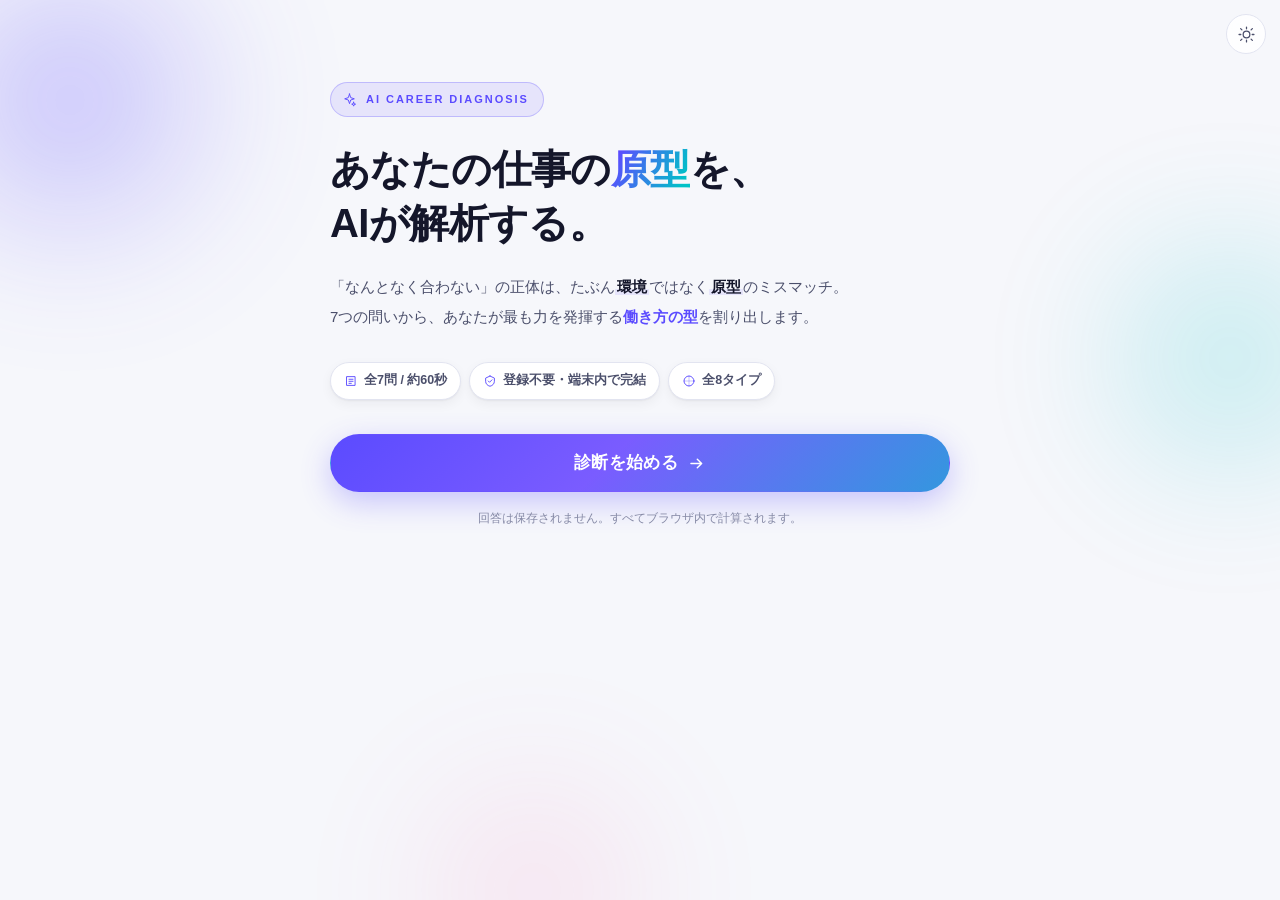
==== index.html @ 8fdeac60 "initial release: 裂变玩法 + 反馈渠道 + 分析埋点" ====
<!DOCTYPE html>
<html lang="ja" data-theme="light">
<head>
<meta charset="UTF-8">
<meta name="viewport" content="width=device-width, initial-scale=1.0, viewport-fit=cover">
<title>AI仕事タイプ診断 | あなたの中に眠る「働き方の原型」</title>
<meta name="description" content="7つの質問から、あなたの仕事の「原型」をAIが解析。8タイプの中から、強みと、伸ばし方と、向いている環境を診断します。">
<meta name="theme-color" content="#0d0f1a">
<meta property="og:title" content="AI仕事タイプ診断">
<meta property="og:description" content="7つの質問から、あなたの仕事の「原型」を解析。全8タイプ。">
<meta property="og:type" content="website">
<link rel="stylesheet" href="style.css">
<!-- Cloudflare Web Analytics --><script type='module' src='https://static.cloudflareinsights.com/beacon.min.js' data-cf-beacon='{"token": "6fc01bf3ac5e457ba1bd16b91e5b653e"}'></script><!-- End Cloudflare Web Analytics -->
</head>
<body>

<div class="bg-orbs" aria-hidden="true">
  <span class="orb orb-1"></span>
  <span class="orb orb-2"></span>
  <span class="orb orb-3"></span>
</div>

<button class="theme-toggle" id="themeToggle" type="button" aria-label="表示テーマを切り替える">
  <svg class="icon-sun" viewBox="0 0 24 24" fill="none" stroke="currentColor" stroke-width="1.6" stroke-linecap="round">
    <circle cx="12" cy="12" r="4.2"/>
    <path d="M12 2.6v2.2M12 19.2v2.2M4.6 4.6l1.6 1.6M17.8 17.8l1.6 1.6M2.6 12h2.2M19.2 12h2.2M4.6 19.4l1.6-1.6M17.8 6.2l1.6-1.6"/>
  </svg>
  <svg class="icon-moon" viewBox="0 0 24 24" fill="none" stroke="currentColor" stroke-width="1.6" stroke-linecap="round" stroke-linejoin="round">
    <path d="M20.5 14.6A8.6 8.6 0 1 1 9.4 3.5a6.9 6.9 0 0 0 11.1 11.1Z"/>
  </svg>
</button>

<main class="app" id="app">

  <!-- ══════════ 1. INTRO ══════════ -->
  <section class="screen is-active" id="screen-intro">
    <div class="intro">
      <div class="brand">
        <svg viewBox="0 0 24 24" fill="none" stroke="currentColor" stroke-width="1.5" stroke-linecap="round" stroke-linejoin="round" class="brand-mark">
          <path d="M12 3.2 13.9 9l5.8 1.9-5.8 1.9L12 18.6 10.1 12.8 4.3 10.9 10.1 9 12 3.2Z"/>
          <path d="M18.6 16.4l.8 2.3 2.3.8-2.3.8-.8 2.3-.8-2.3-2.3-.8 2.3-.8.8-2.3Z"/>
        </svg>
        <span>AI CAREER DIAGNOSIS</span>
      </div>

      <h1 class="intro-title">
        あなたの仕事の<em>原型</em>を、<br>AIが解析する。
      </h1>

      <p class="intro-hook">
        「なんとなく合わない」の正体は、たぶん<span class="hl">環境</span>ではなく<span class="hl">原型</span>のミスマッチ。<br>
        7つの問いから、あなたが最も力を発揮する<strong>働き方の型</strong>を割り出します。
      </p>

      <ul class="intro-meta">
        <li>
          <svg viewBox="0 0 24 24" fill="none" stroke="currentColor" stroke-width="1.6" stroke-linecap="round" stroke-linejoin="round"><path d="M5 4.5h14v15H5z"/><path d="M8.5 9h7M8.5 12.5h7M8.5 16h4"/></svg>
          全7問 / 約60秒
        </li>
        <li>
          <svg viewBox="0 0 24 24" fill="none" stroke="currentColor" stroke-width="1.6" stroke-linecap="round" stroke-linejoin="round"><path d="M12 3.5 4.5 7v5.5c0 4.3 3 7.3 7.5 8.5 4.5-1.2 7.5-4.2 7.5-8.5V7L12 3.5Z"/><path d="m9 12 2.2 2.2L15.4 10"/></svg>
          登録不要・端末内で完結
        </li>
        <li>
          <svg viewBox="0 0 24 24" fill="none" stroke="currentColor" stroke-width="1.6" stroke-linecap="round" stroke-linejoin="round"><path d="M12 3v18M3 12h18" opacity=".35"/><circle cx="12" cy="12" r="8.5"/></svg>
          全8タイプ
        </li>
      </ul>

      <button class="btn btn-primary btn-lg" id="startBtn" type="button">
        <span>診断を始める</span>
        <svg viewBox="0 0 24 24" fill="none" stroke="currentColor" stroke-width="1.8" stroke-linecap="round" stroke-linejoin="round"><path d="M5 12h13M13 6.5 18.5 12 13 17.5"/></svg>
      </button>

      <p class="intro-note">回答は保存されません。すべてブラウザ内で計算されます。</p>
    </div>
  </section>

  <!-- ══════════ 2. QUIZ ══════════ -->
  <section class="screen" id="screen-quiz">
    <header class="quiz-head">
      <button class="btn-icon" id="backBtn" type="button" aria-label="前の質問に戻る">
        <svg viewBox="0 0 24 24" fill="none" stroke="currentColor" stroke-width="1.8" stroke-linecap="round" stroke-linejoin="round"><path d="M19 12H6M11 6.5 5.5 12 11 17.5"/></svg>
      </button>
      <div class="progress" role="progressbar" aria-valuemin="0" aria-valuemax="100" aria-valuenow="0" id="progressBar">
        <div class="progress-fill" id="progressFill"></div>
      </div>
      <span class="quiz-count" id="quizCount">1 / 7</span>
    </header>

    <div class="quiz-body">
      <p class="quiz-eyebrow" id="quizEyebrow">QUESTION 01</p>
      <h2 class="quiz-question" id="quizQuestion"></h2>
      <div class="options" id="options"></div>
    </div>
  </section>

  <!-- ══════════ 3. ANALYZING ══════════ -->
  <section class="screen" id="screen-analyzing">
    <div class="analyzing">
      <div class="analyzer">
        <svg class="analyzer-ring" viewBox="0 0 120 120">
          <circle class="ring-track" cx="60" cy="60" r="52"/>
          <circle class="ring-arc" cx="60" cy="60" r="52" id="ringArc"/>
        </svg>
        <div class="analyzer-core">
          <svg viewBox="0 0 24 24" fill="none" stroke="currentColor" stroke-width="1.4" stroke-linecap="round" stroke-linejoin="round">
            <path d="M12 3.2 13.9 9l5.8 1.9-5.8 1.9L12 18.6 10.1 12.8 4.3 10.9 10.1 9 12 3.2Z"/>
          </svg>
          <span id="analyzePct">0%</span>
        </div>
      </div>

      <p class="analyzing-title">解析中</p>
      <div class="analyzing-log" id="analyzingLog"></div>
      <div class="wave" aria-hidden="true"><span></span><span></span><span></span><span></span><span></span></div>
    </div>
  </section>

  <!-- ══════════ 4. RESULT ══════════ -->
  <section class="screen" id="screen-result">
    <div class="result-wrap">

      <p class="result-eyebrow">ANALYSIS COMPLETE</p>

      <!-- ▼ screenshot target (share card) ▼ -->
      <div class="result-card" id="resultCard">
        <div class="card-glow" aria-hidden="true"></div>
        <div class="card-grid" aria-hidden="true"></div>

        <div class="card-top">
          <span class="card-brand">AI CAREER DIAGNOSIS</span>
          <span class="card-date" id="cardDate"></span>
        </div>

        <div class="card-main">
          <div class="card-type">
            <p class="card-type-en" id="typeEn">PIONEER</p>
            <h2 class="card-type-jp" id="typeJp">先駆者</h2>
            <p class="card-catch" id="typeCatch"></p>
          </div>

          <div class="radar-wrap">
            <svg class="radar" id="radar" viewBox="0 0 240 240" aria-label="4指標のレーダーチャート"></svg>
          </div>
        </div>

        <div class="card-traits" id="typeTags"></div>

        <p class="card-hybrid" id="hybridNote" hidden></p>

        <div class="card-foot">
          <span class="card-foot-line"></span>
          <span class="card-foot-text">あなたの仕事の原型 / 全8タイプ</span>
        </div>
      </div>
      <!-- ▲ screenshot target ▲ -->

      <p class="save-hint">
        <svg viewBox="0 0 24 24" fill="none" stroke="currentColor" stroke-width="1.6" stroke-linecap="round" stroke-linejoin="round"><path d="M12 15.5V4M8 8l4-4 4 4M5 15v3.5h14V15"/></svg>
        スクリーンショット、または下の「画像を保存」でシェアできます
      </p>

      <div class="result-body">
        <section class="panel">
          <h3 class="panel-title">
            <svg viewBox="0 0 24 24" fill="none" stroke="currentColor" stroke-width="1.6" stroke-linecap="round" stroke-linejoin="round"><circle cx="12" cy="12" r="8.5"/><path d="M12 12V6.5M12 12l4 3"/></svg>
            あなたの分析
          </h3>
          <div class="panel-text" id="analysisText"></div>
        </section>

        <section class="panel">
          <h3 class="panel-title">
            <svg viewBox="0 0 24 24" fill="none" stroke="currentColor" stroke-width="1.6" stroke-linecap="round" stroke-linejoin="round"><path d="M4 19V5M4 19h16"/><path d="M8 19v-6M12.5 19V8M17 19v-9"/></svg>
            4つの指標
          </h3>
          <div class="metrics" id="metrics"></div>
          <p class="metrics-note" id="metricsNote"></p>
        </section>

        <section class="panel">
          <h3 class="panel-title">
            <svg viewBox="0 0 24 24" fill="none" stroke="currentColor" stroke-width="1.6" stroke-linecap="round" stroke-linejoin="round"><path d="M12 3.5c3.6 0 6.5 2.7 6.5 6 0 4.2-4.3 6-6.5 11-2.2-5-6.5-6.8-6.5-11 0-3.3 2.9-6 6.5-6Z"/><circle cx="12" cy="9.5" r="2"/></svg>
            向いている環境
          </h3>
          <ul class="env-list" id="envList"></ul>
        </section>

        <section class="panel panel-accent">
          <h3 class="panel-title">
            <svg viewBox="0 0 24 24" fill="none" stroke="currentColor" stroke-width="1.6" stroke-linecap="round" stroke-linejoin="round"><path d="M9.5 17.5h5M10 21h4"/><path d="M12 3a6 6 0 0 0-3.5 10.9V17h7v-3.1A6 6 0 0 0 12 3Z"/></svg>
            AIからのアドバイス
          </h3>
          <p class="panel-text" id="adviceText"></p>
        </section>

        <section class="panel panel-muted">
          <h3 class="panel-title">
            <svg viewBox="0 0 24 24" fill="none" stroke="currentColor" stroke-width="1.6" stroke-linecap="round" stroke-linejoin="round"><circle cx="12" cy="12" r="8.5"/><path d="M9.2 9.4c.3-1.2 1.4-2 2.8-2 1.5 0 2.7 1 2.7 2.3 0 1.9-2.7 2-2.7 3.6"/><path d="M12 17.2h.01"/></svg>
            相性のよいタイプ
          </h3>
          <div class="affinity" id="affinityList"></div>
        </section>
      </div>

      <section class="share-block" id="shareBlock">
        <p class="share-block-title">
          <svg viewBox="0 0 24 24" fill="none" stroke="currentColor" stroke-width="1.7" stroke-linecap="round" stroke-linejoin="round"><circle cx="18" cy="5.5" r="2.6"/><circle cx="6" cy="12" r="2.6"/><circle cx="18" cy="18.5" r="2.6"/><path d="M8.3 10.8 15.7 6.7M8.3 13.2l7.4 4.1"/></svg>
          この結果をシェアする
        </p>

        <div class="share-row">
          <button class="btn share-btn share-x" id="shareXBtn" type="button" aria-label="Xでシェア">
            <svg class="share-logo" viewBox="0 0 24 24" fill="currentColor" aria-hidden="true"><path d="M17.53 3h3.24l-7.08 8.09L22 21h-6.52l-5.11-6.68L4.53 21H1.29l7.57-8.66L1.6 3h6.69l4.62 6.1L17.53 3Zm-1.14 16.06h1.8L7.7 4.85H5.77l10.62 14.21Z"/></svg>
            <span>Xでシェア</span>
          </button>

          <button class="btn share-btn share-line" id="shareLineBtn" type="button" aria-label="LINEで送る">
            <svg class="share-logo" viewBox="0 0 24 24" fill="currentColor" aria-hidden="true"><path d="M12 3C6.9 3 2.8 6.4 2.8 10.6c0 3.77 3.35 6.93 7.88 7.53.31.07.73.2.83.47.1.24.06.62.03.87l-.13.83c-.04.24-.19.94.82.51 1.01-.42 5.44-3.2 7.42-5.48 1.37-1.47 2.13-2.96 2.13-4.73C21.78 6.4 17.1 3 12 3Z"/></svg>
            <span>LINEで送る</span>
          </button>

          <button class="btn share-btn share-copy" id="shareCopyBtn" type="button" aria-label="リンクをコピー">
            <svg class="share-logo" viewBox="0 0 24 24" fill="none" stroke="currentColor" stroke-width="1.8" stroke-linecap="round" stroke-linejoin="round" aria-hidden="true"><path d="M10.2 13.7a3.6 3.6 0 0 0 5.1 0l2.9-2.9a3.6 3.6 0 0 0-5.1-5.1l-1.4 1.4"/><path d="M13.8 10.3a3.6 3.6 0 0 0-5.1 0l-2.9 2.9a3.6 3.6 0 0 0 5.1 5.1l1.4-1.4"/></svg>
            <span>リンクをコピー</span>
          </button>
        </div>

        <p class="share-url" id="shareUrlText"></p>
      </section>

      <div class="actions">
        <button class="btn btn-primary" id="shareBtn" type="button">
          <svg viewBox="0 0 24 24" fill="none" stroke="currentColor" stroke-width="1.7" stroke-linecap="round" stroke-linejoin="round"><path d="M12 15.5V3.5M8 7l4-3.5L16 7"/><path d="M5 13.5V19a1.5 1.5 0 0 0 1.5 1.5h11A1.5 1.5 0 0 0 19 19v-5.5"/></svg>
          <span id="shareLabel">結果を共有</span>
        </button>
        <button class="btn btn-ghost" id="saveBtn" type="button">
          <svg viewBox="0 0 24 24" fill="none" stroke="currentColor" stroke-width="1.7" stroke-linecap="round" stroke-linejoin="round"><path d="M12 3.5v11M8 10.5l4 4 4-4"/><path d="M4.5 17.5V19a1.5 1.5 0 0 0 1.5 1.5h12a1.5 1.5 0 0 0 1.5-1.5v-1.5"/></svg>
          画像を保存
        </button>
        <button class="btn btn-ghost" id="retryBtn" type="button">
          <svg viewBox="0 0 24 24" fill="none" stroke="currentColor" stroke-width="1.7" stroke-linecap="round" stroke-linejoin="round"><path d="M20 12a8 8 0 1 1-2.4-5.7"/><path d="M20 4v4.5h-4.5"/></svg>
          もう一度
        </button>
      </div>

      <p class="disclaimer">この診断は娯楽を目的としたもので、医学的・心理学的な評価ではありません。</p>

      <footer class="site-footer">
        <a class="footer-link" href="https://docs.google.com/forms/d/e/1FAIpQLSfHGUfgAlViT3TFiVtJi_EpJ4ioUpd9oGyaJ7rehEV-gBH_PA/viewform?usp=pp_url&amp;entry.758527617=AI%E4%BB%95%E4%BA%8B%E3%82%BF%E3%82%A4%E3%83%97%E8%A8%BA%E6%96%AD" target="_blank" rel="noopener noreferrer">
          <svg viewBox="0 0 24 24" fill="none" stroke="currentColor" stroke-width="1.7" stroke-linecap="round" stroke-linejoin="round"><path d="M4 5.5h16v13H4z"/><path d="m4.5 6.5 7.5 6 7.5-6"/></svg>
          ご意見・フィードバック
        </a>
      </footer>
    </div>
  </section>

</main>

<div class="toast" id="toast" role="status" aria-live="polite"></div>

<script src="script.js"></script>
</body>
</html>
---- style.css ----
/* ═══════════════════════════════════════════════
   AI CAREER DIAGNOSIS — style.css
   ═══════════════════════════════════════════════ */

:root {
  /* palette — light */
  --bg:            #f6f7fb;
  --bg-soft:       #eceef7;
  --surface:       #ffffff;
  --surface-2:     #f3f4fa;
  --border:        #e2e4f0;
  --border-strong: #cfd2e4;

  --text:          #14162a;
  --text-2:        #4b4f6b;
  --text-3:        #868aa6;

  --accent:        #5b4bff;
  --accent-2:      #00c2c7;
  --accent-soft:   rgba(91, 75, 255, .10);
  --accent-ring:   rgba(91, 75, 255, .28);

  --card-bg-1:     #141733;
  --card-bg-2:     #251d4d;
  --card-bg-3:     #0d2233;
  --card-text:     #ffffff;
  --card-text-2:   rgba(255, 255, 255, .68);
  --card-text-3:   rgba(255, 255, 255, .40);
  --card-line:     rgba(255, 255, 255, .14);

  --shadow-sm: 0 1px 2px rgba(20, 22, 42, .05), 0 4px 12px rgba(20, 22, 42, .05);
  --shadow-md: 0 2px 6px rgba(20, 22, 42, .06), 0 14px 34px rgba(20, 22, 42, .10);
  --shadow-lg: 0 8px 24px rgba(20, 22, 42, .10), 0 30px 70px rgba(20, 22, 42, .16);
  --shadow-accent: 0 10px 30px rgba(91, 75, 255, .30);

  --radius-s: 10px;
  --radius-m: 16px;
  --radius-l: 22px;
  --radius-xl: 28px;

  --ease: cubic-bezier(.22, 1, .36, 1);
  --ease-in-out: cubic-bezier(.65, 0, .35, 1);

  --font: "Hiragino Sans", "Hiragino Kaku Gothic ProN", "Noto Sans JP",
          -apple-system, BlinkMacSystemFont, "Segoe UI", "Yu Gothic",
          Meiryo, sans-serif;
}

/* ── dark ── */
:root[data-theme="dark"] {
  --bg:            #07080f;
  --bg-soft:       #0c0e1a;
  --surface:       #131629;
  --surface-2:     #1a1e35;
  --border:        #262a45;
  --border-strong: #363b5e;

  --text:          #f0f1fa;
  --text-2:        #a9aecb;
  --text-3:        #6f7595;

  --accent:        #8b7bff;
  --accent-2:      #35dfe4;
  --accent-soft:   rgba(139, 123, 255, .14);
  --accent-ring:   rgba(139, 123, 255, .38);

  --shadow-sm: 0 1px 2px rgba(0, 0, 0, .5);
  --shadow-md: 0 2px 6px rgba(0, 0, 0, .5), 0 14px 34px rgba(0, 0, 0, .45);
  --shadow-lg: 0 8px 24px rgba(0, 0, 0, .55), 0 30px 70px rgba(0, 0, 0, .5);
  --shadow-accent: 0 10px 34px rgba(91, 75, 255, .45);
}

/* ═══ base ═══ */
* { box-sizing: border-box; }

html, body {
  margin: 0;
  padding: 0;
  min-height: 100%;
}

body {
  font-family: var(--font);
  background: var(--bg);
  color: var(--text);
  line-height: 1.75;
  -webkit-font-smoothing: antialiased;
  -moz-osx-font-smoothing: grayscale;
  text-rendering: optimizeLegibility;
  overflow-x: hidden;
  transition: background .4s var(--ease), color .4s var(--ease);
  font-feature-settings: "palt" 1;
}

h1, h2, h3, p, ul, li { margin: 0; padding: 0; }
ul { list-style: none; }
button { font-family: inherit; }

/* ═══ background orbs ═══ */
.bg-orbs {
  position: fixed;
  inset: 0;
  pointer-events: none;
  z-index: 0;
  overflow: hidden;
}
.orb {
  position: absolute;
  border-radius: 50%;
  filter: blur(70px);
  opacity: .40;
  animation: float 22s var(--ease-in-out) infinite;
}
.orb-1 { width: 380px; height: 380px; left: -120px; top: -90px;
  background: radial-gradient(circle, var(--accent) 0%, transparent 68%); }
.orb-2 { width: 320px; height: 320px; right: -110px; top: 22%;
  background: radial-gradient(circle, var(--accent-2) 0%, transparent 68%);
  animation-delay: -7s; opacity: .30; }
.orb-3 { width: 300px; height: 300px; left: 30%; bottom: -140px;
  background: radial-gradient(circle, #ff5fa2 0%, transparent 70%);
  animation-delay: -13s; opacity: .18; }

:root[data-theme="dark"] .orb { opacity: .26; }

@keyframes float {
  0%, 100% { transform: translate3d(0, 0, 0) scale(1); }
  33%      { transform: translate3d(30px, -34px, 0) scale(1.08); }
  66%      { transform: translate3d(-26px, 22px, 0) scale(.95); }
}

/* ═══ theme toggle ═══ */
.theme-toggle {
  position: fixed;
  top: max(14px, env(safe-area-inset-top));
  right: 14px;
  z-index: 40;
  width: 40px; height: 40px;
  display: grid; place-items: center;
  border: 1px solid var(--border);
  border-radius: 50%;
  background: color-mix(in srgb, var(--surface) 82%, transparent);
  backdrop-filter: blur(12px);
  -webkit-backdrop-filter: blur(12px);
  color: var(--text-2);
  cursor: pointer;
  transition: transform .3s var(--ease), color .3s, border-color .3s, background .3s;
}
.theme-toggle:hover { transform: rotate(-18deg) scale(1.06); color: var(--accent); border-color: var(--accent-ring); }
.theme-toggle svg { width: 19px; height: 19px; position: absolute; transition: opacity .3s var(--ease), transform .4s var(--ease); }
:root[data-theme="light"] .icon-moon,
:root[data-theme="dark"]  .icon-sun { opacity: 0; transform: scale(.5) rotate(40deg); }
:root[data-theme="light"] .icon-sun,
:root[data-theme="dark"]  .icon-moon { opacity: 1; transform: none; }

/* ═══ app shell / screens ═══ */
.app {
  position: relative;
  z-index: 1;
  min-height: 100vh;
  min-height: 100dvh;
}

.screen {
  display: none;
  padding: 34px 20px calc(48px + env(safe-area-inset-bottom));
  max-width: 560px;
  margin: 0 auto;
}
.screen.is-active { display: block; animation: screenIn .55s var(--ease) both; }

@keyframes screenIn {
  from { opacity: 0; transform: translateY(18px); }
  to   { opacity: 1; transform: none; }
}

/* ═══ buttons ═══ */
.btn {
  display: inline-flex;
  align-items: center;
  justify-content: center;
  gap: 9px;
  padding: 14px 24px;
  border: 1px solid transparent;
  border-radius: 999px;
  font-size: 15px;
  font-weight: 600;
  letter-spacing: .02em;
  cursor: pointer;
  transition: transform .25s var(--ease), box-shadow .25s var(--ease),
              background .25s, border-color .25s, color .25s, opacity .2s;
  -webkit-tap-highlight-color: transparent;
}
.btn svg { width: 19px; height: 19px; flex-shrink: 0; }
.btn:active { transform: scale(.975); }

.btn-primary {
  background: linear-gradient(135deg, var(--accent) 0%, #7a5cff 45%, var(--accent-2) 140%);
  color: #fff;
  box-shadow: var(--shadow-accent);
}
.btn-primary:hover { transform: translateY(-2px); box-shadow: 0 14px 38px rgba(91,75,255,.42); }
.btn-primary:hover svg { transform: translateX(3px); transition: transform .3s var(--ease); }

.btn-ghost {
  background: var(--surface);
  border-color: var(--border);
  color: var(--text-2);
  box-shadow: var(--shadow-sm);
}
.btn-ghost:hover { border-color: var(--accent-ring); color: var(--accent); transform: translateY(-2px); }

.btn-lg { padding: 17px 34px; font-size: 16.5px; width: 100%; }
.btn:disabled { opacity: .55; pointer-events: none; }

.btn-icon {
  width: 38px; height: 38px;
  display: grid; place-items: center;
  border: 1px solid var(--border);
  border-radius: 50%;
  background: var(--surface);
  color: var(--text-2);
  cursor: pointer;
  flex-shrink: 0;
  transition: transform .25s var(--ease), color .25s, border-color .25s, opacity .25s;
}
.btn-icon svg { width: 18px; height: 18px; }
.btn-icon:hover { color: var(--accent); border-color: var(--accent-ring); transform: translateX(-2px); }
.btn-icon[disabled] { opacity: .3; pointer-events: none; }

/* ══════════════ INTRO ══════════════ */
.intro { padding-top: 26px; text-align: left; }

.brand {
  display: inline-flex;
  align-items: center;
  gap: 9px;
  font-size: 11px;
  font-weight: 700;
  letter-spacing: .18em;
  color: var(--accent);
  background: var(--accent-soft);
  border: 1px solid var(--accent-ring);
  padding: 7px 14px 7px 11px;
  border-radius: 999px;
  margin-bottom: 26px;
  animation: riseIn .7s var(--ease) both;
}
.brand-mark { width: 15px; height: 15px; }

.intro-title {
  font-size: clamp(28px, 8.2vw, 40px);
  line-height: 1.34;
  font-weight: 800;
  letter-spacing: -.015em;
  margin-bottom: 22px;
  animation: riseIn .7s .06s var(--ease) both;
}
.intro-title em {
  font-style: normal;
  background: linear-gradient(115deg, var(--accent) 10%, var(--accent-2) 90%);
  -webkit-background-clip: text;
  background-clip: text;
  color: transparent;
  position: relative;
}

.intro-hook {
  font-size: 15px;
  color: var(--text-2);
  line-height: 2;
  margin-bottom: 30px;
  animation: riseIn .7s .12s var(--ease) both;
}
.intro-hook .hl {
  color: var(--text);
  font-weight: 700;
  background: linear-gradient(transparent 62%, var(--accent-soft) 62%);
  padding: 0 2px;
}
.intro-hook strong { color: var(--accent); font-weight: 700; }

.intro-meta {
  display: flex;
  flex-wrap: wrap;
  gap: 8px;
  margin-bottom: 34px;
  animation: riseIn .7s .18s var(--ease) both;
}
.intro-meta li {
  display: inline-flex;
  align-items: center;
  gap: 6px;
  font-size: 12.5px;
  font-weight: 600;
  color: var(--text-2);
  background: var(--surface);
  border: 1px solid var(--border);
  border-radius: 999px;
  padding: 7px 13px;
  box-shadow: var(--shadow-sm);
}
.intro-meta svg { width: 14px; height: 14px; color: var(--accent); }

#startBtn { animation: riseIn .7s .24s var(--ease) both; }

.intro-note {
  font-size: 11.5px;
  color: var(--text-3);
  text-align: center;
  margin-top: 16px;
  animation: riseIn .7s .3s var(--ease) both;
}

@keyframes riseIn {
  from { opacity: 0; transform: translateY(22px); }
  to   { opacity: 1; transform: none; }
}

/* ══════════════ QUIZ ══════════════ */
.quiz-head {
  display: flex;
  align-items: center;
  gap: 14px;
  margin: 30px 0 40px;
}

.progress {
  flex: 1;
  height: 5px;
  background: var(--bg-soft);
  border-radius: 999px;
  overflow: hidden;
  border: 1px solid var(--border);
}
.progress-fill {
  height: 100%;
  width: 0%;
  border-radius: 999px;
  background: linear-gradient(90deg, var(--accent), var(--accent-2));
  transition: width .55s var(--ease);
}

.quiz-count {
  font-size: 12.5px;
  font-weight: 700;
  color: var(--text-3);
  font-variant-numeric: tabular-nums;
  letter-spacing: .04em;
  min-width: 44px;
  text-align: right;
}

.quiz-body { animation: riseIn .5s var(--ease) both; }

.quiz-eyebrow {
  font-size: 11px;
  font-weight: 700;
  letter-spacing: .2em;
  color: var(--accent);
  margin-bottom: 12px;
}

.quiz-question {
  font-size: clamp(20px, 5.6vw, 24px);
  font-weight: 700;
  line-height: 1.62;
  letter-spacing: -.01em;
  margin-bottom: 28px;
}

.options { display: flex; flex-direction: column; gap: 11px; }

.option {
  position: relative;
  display: flex;
  align-items: flex-start;
  gap: 14px;
  width: 100%;
  text-align: left;
  padding: 17px 18px;
  background: var(--surface);
  border: 1.5px solid var(--border);
  border-radius: var(--radius-m);
  color: var(--text);
  font-size: 14.5px;
  line-height: 1.65;
  cursor: pointer;
  box-shadow: var(--shadow-sm);
  transition: transform .28s var(--ease), border-color .28s, box-shadow .28s,
              background .28s, opacity .28s;
  -webkit-tap-highlight-color: transparent;
  animation: optionIn .5s var(--ease) both;
}
@keyframes optionIn {
  from { opacity: 0; transform: translateY(14px); }
  to   { opacity: 1; transform: none; }
}

.option:hover {
  transform: translateY(-3px);
  border-color: var(--accent-ring);
  box-shadow: var(--shadow-md);
}
.option:hover .option-key { background: var(--accent); color: #fff; border-color: var(--accent); }

.option-key {
  flex-shrink: 0;
  width: 27px; height: 27px;
  display: grid; place-items: center;
  border: 1.5px solid var(--border-strong);
  border-radius: 9px;
  font-size: 12px;
  font-weight: 700;
  color: var(--text-3);
  transition: background .28s, color .28s, border-color .28s, transform .28s var(--ease);
  margin-top: 1px;
}

.option-text { flex: 1; padding-top: 2px; }

.option.is-picked {
  border-color: var(--accent);
  background: var(--accent-soft);
  transform: translateY(-3px) scale(1.012);
  box-shadow: 0 0 0 3px var(--accent-ring), var(--shadow-md);
}
.option.is-picked .option-key { background: var(--accent); color: #fff; border-color: var(--accent); transform: scale(1.08); }
.option.is-fading { opacity: .35; transform: scale(.97); }

/* ══════════════ ANALYZING ══════════════ */
#screen-analyzing {
  display: none;
  min-height: 100dvh;
  place-items: center;
  padding-top: 0;
}
#screen-analyzing.is-active { display: grid; }

.analyzing { text-align: center; width: 100%; max-width: 340px; margin: 0 auto; }

.analyzer {
  position: relative;
  width: 148px; height: 148px;
  margin: 0 auto 34px;
}
.analyzer-ring { width: 100%; height: 100%; transform: rotate(-90deg); }
.ring-track {
  fill: none;
  stroke: var(--border);
  stroke-width: 5;
}
.ring-arc {
  fill: none;
  stroke: var(--accent);
  stroke-width: 5;
  stroke-linecap: round;
  stroke-dasharray: 327;
  stroke-dashoffset: 327;
  transition: stroke-dashoffset .35s linear;
  filter: drop-shadow(0 0 8px var(--accent-ring));
}
.analyzer-core {
  position: absolute;
  inset: 0;
  display: grid;
  place-items: center;
  align-content: center;
  gap: 6px;
}
.analyzer-core svg {
  width: 30px; height: 30px;
  color: var(--accent);
  animation: pulseCore 1.6s var(--ease-in-out) infinite;
}
.analyzer-core span {
  font-size: 13px;
  font-weight: 700;
  color: var(--text-3);
  font-variant-numeric: tabular-nums;
}
@keyframes pulseCore {
  0%, 100% { transform: scale(1) rotate(0deg); opacity: .85; }
  50%      { transform: scale(1.18) rotate(12deg); opacity: 1; }
}

.analyzing-title {
  font-size: 17px;
  font-weight: 700;
  letter-spacing: .16em;
  margin-bottom: 16px;
  background: linear-gradient(100deg, var(--accent), var(--accent-2));
  -webkit-background-clip: text;
  background-clip: text;
  color: transparent;
}

.analyzing-log {
  height: 26px;
  font-size: 13.5px;
  color: var(--text-2);
  margin-bottom: 22px;
  transition: opacity .3s;
}
.analyzing-log::after {
  content: "";
  display: inline-block;
  width: 2px; height: 14px;
  margin-left: 4px;
  background: var(--accent);
  vertical-align: -2px;
  animation: caret .9s steps(2) infinite;
}
@keyframes caret { 0%, 49% { opacity: 1; } 50%, 100% { opacity: 0; } }

.wave { display: flex; gap: 5px; justify-content: center; align-items: flex-end; height: 24px; }
.wave span {
  width: 4px;
  border-radius: 999px;
  background: linear-gradient(180deg, var(--accent), var(--accent-2));
  animation: waveBounce 1.1s var(--ease-in-out) infinite;
}
.wave span:nth-child(1) { height: 10px; animation-delay: 0s; }
.wave span:nth-child(2) { height: 20px; animation-delay: .12s; }
.wave span:nth-child(3) { height: 14px; animation-delay: .24s; }
.wave span:nth-child(4) { height: 22px; animation-delay: .36s; }
.wave span:nth-child(5) { height: 9px;  animation-delay: .48s; }
@keyframes waveBounce {
  0%, 100% { transform: scaleY(.45); opacity: .5; }
  50%      { transform: scaleY(1); opacity: 1; }
}

/* ══════════════ RESULT ══════════════ */
.result-wrap { animation: screenIn .6s var(--ease) both; }

.result-eyebrow {
  text-align: center;
  font-size: 10.5px;
  font-weight: 700;
  letter-spacing: .28em;
  color: var(--accent);
  margin-bottom: 16px;
}

/* ── shareable card ── */
.result-card {
  position: relative;
  overflow: hidden;
  border-radius: var(--radius-xl);
  padding: 26px 24px 22px;
  color: var(--card-text);
  background:
    radial-gradient(120% 90% at 12% 0%, var(--card-bg-2) 0%, transparent 58%),
    radial-gradient(100% 80% at 100% 100%, var(--card-bg-3) 0%, transparent 55%),
    linear-gradient(160deg, var(--card-bg-1) 0%, #0b0d1c 100%);
  box-shadow: var(--shadow-lg);
  animation: cardIn .8s var(--ease) both;
  isolation: isolate;
}
@keyframes cardIn {
  from { opacity: 0; transform: translateY(26px) scale(.965); filter: blur(6px); }
  to   { opacity: 1; transform: none; filter: none; }
}

.card-glow {
  position: absolute;
  width: 300px; height: 300px;
  top: -140px; right: -100px;
  background: radial-gradient(circle, var(--accent) 0%, transparent 68%);
  opacity: .45;
  filter: blur(48px);
  z-index: -1;
}
.card-grid {
  position: absolute;
  inset: 0;
  z-index: -1;
  opacity: .30;
  background-image:
    linear-gradient(var(--card-line) 1px, transparent 1px),
    linear-gradient(90deg, var(--card-line) 1px, transparent 1px);
  background-size: 34px 34px;
  mask-image: radial-gradient(120% 80% at 50% 0%, #000 0%, transparent 78%);
  -webkit-mask-image: radial-gradient(120% 80% at 50% 0%, #000 0%, transparent 78%);
}

.card-top {
  display: flex;
  justify-content: space-between;
  align-items: center;
  gap: 10px;
  padding-bottom: 16px;
  margin-bottom: 20px;
  border-bottom: 1px solid var(--card-line);
}
.card-brand {
  font-size: 9.5px;
  font-weight: 700;
  letter-spacing: .2em;
  color: var(--card-text-3);
}
.card-date {
  font-size: 10px;
  color: var(--card-text-3);
  font-variant-numeric: tabular-nums;
  letter-spacing: .06em;
}

.card-main { display: flex; align-items: center; gap: 10px; }

.card-type { flex: 1; min-width: 0; }
.card-type-en {
  font-size: 10.5px;
  font-weight: 700;
  letter-spacing: .26em;
  color: var(--accent-2);
  margin-bottom: 6px;
}
.card-type-jp {
  font-size: clamp(34px, 10.5vw, 44px);
  font-weight: 800;
  line-height: 1.15;
  letter-spacing: -.02em;
  margin-bottom: 10px;
  background: linear-gradient(120deg, #fff 20%, #b9c3ff 60%, var(--accent-2) 100%);
  -webkit-background-clip: text;
  background-clip: text;
  color: transparent;
  animation: typeReveal .9s .2s var(--ease) both;
}
@keyframes typeReveal {
  from { opacity: 0; transform: translateY(12px); filter: blur(8px); }
  to   { opacity: 1; transform: none; filter: none; }
}
.card-catch {
  font-size: 12.5px;
  line-height: 1.7;
  color: var(--card-text-2);
}

.radar-wrap { width: 40%; max-width: 148px; flex-shrink: 0; }
.radar { width: 100%; height: auto; display: block; overflow: visible; }

.radar .grid-poly { fill: none; stroke: var(--card-line); stroke-width: 1; }
.radar .axis-line { stroke: var(--card-line); stroke-width: 1; }
.radar .data-poly {
  fill: url(#radarFill);
  stroke: var(--accent-2);
  stroke-width: 2;
  stroke-linejoin: round;
  transform-origin: 120px 120px;
  animation: radarGrow 1s .35s var(--ease) both;
}
@keyframes radarGrow {
  from { transform: scale(0); opacity: 0; }
  to   { transform: scale(1); opacity: 1; }
}
.radar .data-dot { fill: #fff; stroke: var(--accent-2); stroke-width: 1.5; }
.radar .radar-label {
  font-size: 10px;
  font-weight: 700;
  fill: var(--card-text-2);
  font-family: var(--font);
}
.radar .radar-val {
  font-size: 9px;
  fill: var(--card-text-3);
  font-family: var(--font);
}

.card-traits {
  display: flex;
  flex-wrap: wrap;
  gap: 7px;
  margin-top: 20px;
}
.trait {
  font-size: 11.5px;
  font-weight: 600;
  padding: 6px 12px;
  border-radius: 999px;
  background: rgba(255, 255, 255, .08);
  border: 1px solid var(--card-line);
  color: var(--card-text);
  animation: traitIn .5s var(--ease) both;
}
@keyframes traitIn {
  from { opacity: 0; transform: translateY(8px) scale(.9); }
  to   { opacity: 1; transform: none; }
}

.card-hybrid {
  margin-top: 14px;
  font-size: 11.5px;
  line-height: 1.7;
  color: var(--card-text-2);
  padding: 10px 13px;
  border-radius: var(--radius-s);
  background: rgba(255, 255, 255, .06);
  border-left: 2px solid var(--accent-2);
}
.card-hybrid strong { color: #fff; font-weight: 700; }

.card-foot {
  display: flex;
  align-items: center;
  gap: 10px;
  margin-top: 20px;
  padding-top: 14px;
  border-top: 1px solid var(--card-line);
}
.card-foot-line {
  width: 18px; height: 2px;
  border-radius: 2px;
  background: linear-gradient(90deg, var(--accent), var(--accent-2));
  flex-shrink: 0;
}
.card-foot-text {
  font-size: 10px;
  letter-spacing: .1em;
  color: var(--card-text-3);
}

/* ── hint ── */
.save-hint {
  display: flex;
  align-items: center;
  justify-content: center;
  gap: 7px;
  font-size: 11.5px;
  color: var(--text-3);
  margin: 16px 0 30px;
  text-align: center;
}
.save-hint svg { width: 15px; height: 15px; flex-shrink: 0; color: var(--accent); }

/* ── panels ── */
.result-body { display: flex; flex-direction: column; gap: 13px; margin-bottom: 26px; }

.panel {
  background: var(--surface);
  border: 1px solid var(--border);
  border-radius: var(--radius-l);
  padding: 22px 20px;
  box-shadow: var(--shadow-sm);
  animation: riseIn .6s var(--ease) both;
}
.panel-accent {
  background: linear-gradient(150deg, var(--accent-soft), transparent 70%), var(--surface);
  border-color: var(--accent-ring);
}
.panel-muted { background: var(--surface-2); }

.panel-title {
  display: flex;
  align-items: center;
  gap: 9px;
  font-size: 13.5px;
  font-weight: 700;
  letter-spacing: .03em;
  color: var(--text);
  margin-bottom: 14px;
}
.panel-title svg { width: 17px; height: 17px; color: var(--accent); flex-shrink: 0; }

.panel-text {
  font-size: 14px;
  line-height: 2.05;
  color: var(--text-2);
}
.panel-text p + p { margin-top: 13px; }
.panel-text strong { color: var(--text); font-weight: 700; }
.panel-accent .panel-text { color: var(--text); }

/* metrics */
.metrics { display: flex; flex-direction: column; gap: 14px; }

.metric-head {
  display: flex;
  justify-content: space-between;
  align-items: baseline;
  margin-bottom: 6px;
}
.metric-name { font-size: 12.5px; font-weight: 600; color: var(--text-2); }
.metric-name b { color: var(--text); font-weight: 700; }
.metric-value {
  font-size: 12px;
  font-weight: 700;
  color: var(--accent);
  font-variant-numeric: tabular-nums;
}
.metric-bar {
  height: 6px;
  background: var(--bg-soft);
  border-radius: 999px;
  overflow: hidden;
  border: 1px solid var(--border);
}
.metric-fill {
  height: 100%;
  width: 0%;
  border-radius: 999px;
  background: linear-gradient(90deg, var(--accent), var(--accent-2));
  transition: width 1s var(--ease);
}

.metrics-note {
  margin-top: 16px;
  padding-top: 14px;
  border-top: 1px dashed var(--border);
  font-size: 12px;
  line-height: 1.9;
  color: var(--text-3);
}

/* env list */
.env-list { display: flex; flex-direction: column; gap: 11px; }
.env-list li {
  display: flex;
  gap: 10px;
  font-size: 13.5px;
  line-height: 1.8;
  color: var(--text-2);
}
.env-list svg {
  width: 16px; height: 16px;
  flex-shrink: 0;
  margin-top: 5px;
  color: var(--accent-2);
}

/* affinity */
.affinity { display: flex; flex-direction: column; gap: 9px; }
.affinity-item {
  display: flex;
  align-items: center;
  gap: 11px;
  padding: 11px 14px;
  background: var(--surface);
  border: 1px solid var(--border);
  border-radius: var(--radius-m);
}
.affinity-badge {
  width: 30px; height: 30px;
  border-radius: 9px;
  display: grid; place-items: center;
  font-size: 12px;
  font-weight: 800;
  color: #fff;
  background: linear-gradient(140deg, var(--accent), var(--accent-2));
  flex-shrink: 0;
}
.affinity-body { min-width: 0; }
.affinity-name { font-size: 13px; font-weight: 700; color: var(--text); }
.affinity-why { font-size: 11.5px; color: var(--text-3); line-height: 1.6; }

/* actions */
.actions { display: flex; flex-direction: column; gap: 10px; }
.actions .btn { width: 100%; }
.actions .btn-ghost { display: inline-flex; }

/* ══════════════ SHARE ROW (viral) ══════════════ */
.share-block {
  margin-top: 26px;
  padding: 22px 18px 18px;
  border: 1px solid var(--border);
  border-radius: var(--radius-l);
  background: var(--surface);
  box-shadow: var(--shadow-sm);
}

.share-block-title {
  display: flex;
  align-items: center;
  justify-content: center;
  gap: 7px;
  margin: 0 0 14px;
  font-size: 13px;
  font-weight: 700;
  letter-spacing: .04em;
  color: var(--text-2);
}
.share-block-title svg { width: 16px; height: 16px; color: var(--accent); }

.share-row {
  display: flex;
  flex-direction: column;
  gap: 10px;
}
.share-row .share-btn { width: 100%; }

.share-btn {
  border-radius: 14px;
  font-size: 14.5px;
}
.share-btn .share-logo { width: 20px; height: 20px; flex-shrink: 0; }

/* X — 黒地 */
.share-x {
  background: #0f1419;
  color: #fff;
  border-color: #0f1419;
}
.share-x:hover { transform: translateY(-2px); box-shadow: 0 12px 30px rgba(15, 20, 25, .32); }

/* LINE — ブランドグリーン */
.share-line {
  background: #06c755;
  color: #fff;
  border-color: #06c755;
}
.share-line:hover { transform: translateY(-2px); box-shadow: 0 12px 30px rgba(6, 199, 85, .34); }

/* リンクコピー */
.share-copy {
  background: var(--surface-2);
  color: var(--text);
  border-color: var(--border-strong);
}
.share-copy:hover { border-color: var(--accent-ring); color: var(--accent); transform: translateY(-2px); }

.share-url {
  margin: 14px 0 0;
  font-size: 11.5px;
  letter-spacing: .02em;
  color: var(--text-3);
  text-align: center;
  word-break: break-all;
}

.disclaimer {
  font-size: 11px;
  color: var(--text-3);
  text-align: center;
  margin-top: 22px;
  line-height: 1.8;
}

/* フッター */
.site-footer {
  display: flex;
  justify-content: center;
  margin-top: 16px;
  padding-bottom: 8px;
}
.footer-link {
  display: inline-flex;
  align-items: center;
  gap: 6px;
  font-size: 11.5px;
  letter-spacing: .03em;
  color: var(--text-3);
  text-decoration: none;
  border-bottom: 1px solid transparent;
  padding-bottom: 2px;
  transition: color .25s var(--ease), border-color .25s var(--ease);
}
.footer-link svg { width: 14px; height: 14px; flex-shrink: 0; }
.footer-link:hover { color: var(--accent); border-bottom-color: var(--accent-ring); }

/* ══════════════ TOAST ══════════════ */
.toast {
  position: fixed;
  left: 50%;
  bottom: calc(26px + env(safe-area-inset-bottom));
  transform: translate(-50%, 24px);
  z-index: 60;
  padding: 12px 22px;
  border-radius: 999px;
  background: var(--text);
  color: var(--bg);
  font-size: 13px;
  font-weight: 600;
  box-shadow: var(--shadow-lg);
  opacity: 0;
  pointer-events: none;
  transition: opacity .35s var(--ease), transform .35s var(--ease);
  max-width: calc(100vw - 40px);
  text-align: center;
}
.toast.is-on { opacity: 1; transform: translate(-50%, 0); }

/* ══════════════ RESPONSIVE ══════════════ */
@media (min-width: 620px) {
  .screen { padding-top: 56px; max-width: 600px; }
  .result-card { padding: 32px 30px 26px; }
  .radar-wrap { max-width: 168px; }
  .panel { padding: 26px 24px; }
  .actions { flex-direction: row; flex-wrap: wrap; }
  .actions .btn { width: auto; flex: 1; min-width: 150px; }
  .actions #shareBtn { flex-basis: 100%; }
  .share-row { flex-direction: row; }
  .share-row .share-btn { flex: 1; width: auto; min-width: 0; }
  .share-row .share-btn span { white-space: nowrap; }
}

@media (min-width: 900px) {
  .screen { max-width: 660px; }
}

@media (prefers-reduced-motion: reduce) {
  *, *::before, *::after {
    animation-duration: .01ms !important;
    animation-iteration-count: 1 !important;
    transition-duration: .01ms !important;
  }
}

@media print {
  .actions, .share-block, .save-hint, .disclaimer, .theme-toggle, .bg-orbs { display: none; }
}
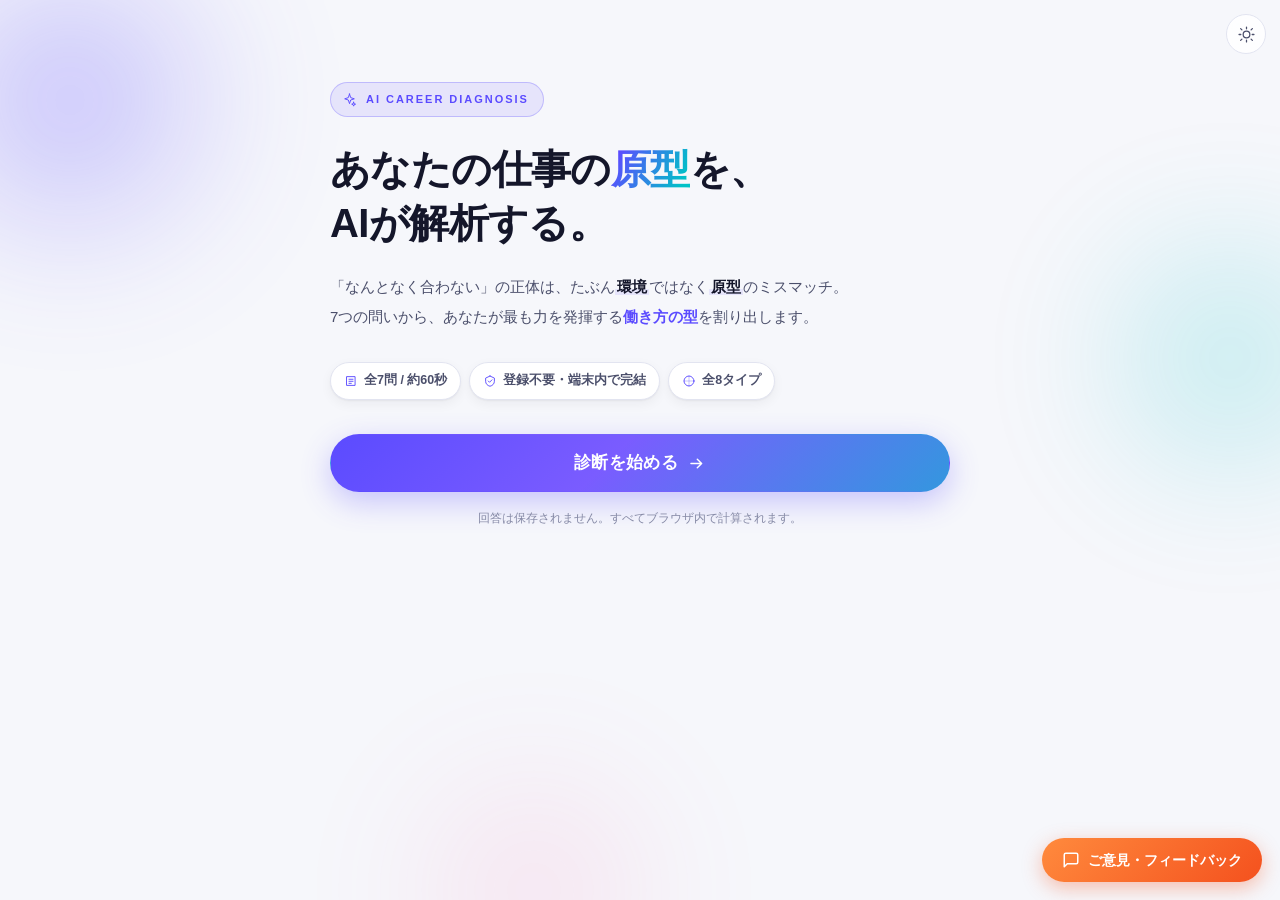
==== commit 4790d6be: "添加右下角反馈悬浮按钮(FAB)，反馈入口更醒目" ====
--- a/index.html
+++ b/index.html
@@ -248,7 +248,7 @@
       <p class="disclaimer">この診断は娯楽を目的としたもので、医学的・心理学的な評価ではありません。</p>
 
       <footer class="site-footer">
-        <a class="footer-link" href="https://docs.google.com/forms/d/e/1FAIpQLSfHGUfgAlViT3TFiVtJi_EpJ4ioUpd9oGyaJ7rehEV-gBH_PA/viewform?usp=pp_url&amp;entry.758527617=AI%E4%BB%95%E4%BA%8B%E3%82%BF%E3%82%A4%E3%83%97%E8%A8%BA%E6%96%AD" target="_blank" rel="noopener noreferrer">
+        <a class="footer-link" href="https://docs.google.com/forms/d/e/1FAIpQLSfHGUfgAlViT3TFiVtJi_EpJ4ioUpd9oGyaJ7rehEV-gBH_PA/viewform?usp=pp_url&amp;entry.1745177199=AI%E4%BB%95%E4%BA%8B%E3%82%BF%E3%82%A4%E3%83%97%E8%A8%BA%E6%96%AD" target="_blank" rel="noopener noreferrer">
           <svg viewBox="0 0 24 24" fill="none" stroke="currentColor" stroke-width="1.7" stroke-linecap="round" stroke-linejoin="round"><path d="M4 5.5h16v13H4z"/><path d="m4.5 6.5 7.5 6 7.5-6"/></svg>
           ご意見・フィードバック
         </a>
@@ -261,5 +261,10 @@
 <div class="toast" id="toast" role="status" aria-live="polite"></div>
 
 <script src="script.js"></script>
+<!-- フィードバックFAB（右下固定・常時表示） -->
+<a href="https://docs.google.com/forms/d/e/1FAIpQLSfHGUfgAlViT3TFiVtJi_EpJ4ioUpd9oGyaJ7rehEV-gBH_PA/viewform?usp=pp_url&amp;entry.1745177199=AI%E4%BB%95%E4%BA%8B%E3%82%BF%E3%82%A4%E3%83%97%E8%A8%BA%E6%96%AD" target="_blank" rel="noopener" class="feedback-fab" aria-label="ご意見・フィードバックを送る">
+  <svg viewBox="0 0 24 24" fill="none" stroke="currentColor" stroke-width="2" stroke-linecap="round" stroke-linejoin="round" aria-hidden="true"><path d="M21 15a2 2 0 0 1-2 2H7l-4 4V5a2 2 0 0 1 2-2h14a2 2 0 0 1 2 2z"/></svg>
+  <span>ご意見・フィードバック</span>
+</a>
 </body>
 </html>
--- a/style.css
+++ b/style.css
@@ -1008,3 +1008,35 @@
 @media print {
   .actions, .share-block, .save-hint, .disclaimer, .theme-toggle, .bg-orbs { display: none; }
 }
+
+/* ===== フィードバックFAB（右下固定・常時表示） ===== */
+.feedback-fab {
+  position: fixed;
+  right: 18px;
+  bottom: 18px;
+  z-index: 10000;
+  display: inline-flex;
+  align-items: center;
+  gap: 8px;
+  padding: 13px 20px;
+  background: linear-gradient(135deg, #ff8a3d, #f4511e);
+  color: #fff !important;
+  border-radius: 999px;
+  box-shadow: 0 6px 20px rgba(244, 81, 30, 0.35);
+  font-size: 14px;
+  font-weight: 700;
+  line-height: 1;
+  text-decoration: none !important;
+  transition: transform 0.15s ease, box-shadow 0.15s ease;
+}
+.feedback-fab:hover {
+  transform: translateY(-3px);
+  box-shadow: 0 10px 28px rgba(244, 81, 30, 0.45);
+  color: #fff !important;
+}
+.feedback-fab:focus-visible { outline: 3px solid rgba(244, 81, 30, 0.5); outline-offset: 2px; }
+.feedback-fab svg { width: 18px; height: 18px; flex: none; }
+@media (max-width: 600px) {
+  .feedback-fab { right: 14px; bottom: 14px; padding: 11px 16px; font-size: 13px; }
+  .feedback-fab svg { width: 16px; height: 16px; }
+}
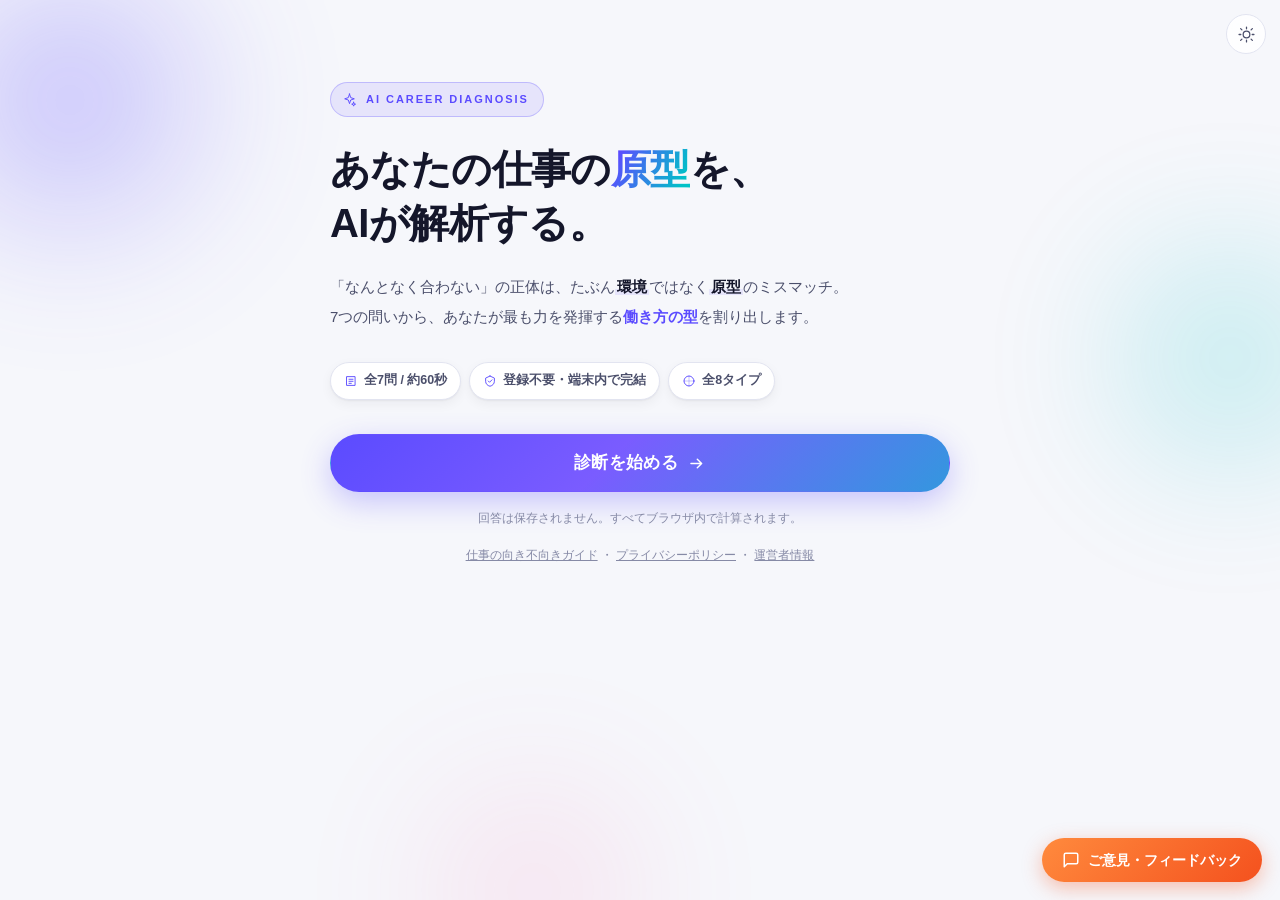
==== commit 7bff806a: "PM迭代：补隐私政策/运营者信息/SEO教程页+联盟区块+跨站CTA按钮配色修复" ====
--- a/index.html
+++ b/index.html
@@ -9,6 +9,14 @@
 <meta property="og:title" content="AI仕事タイプ診断">
 <meta property="og:description" content="7つの質問から、あなたの仕事の「原型」を解析。全8タイプ。">
 <meta property="og:type" content="website">
+<meta property="og:url" content="https://www.reveriel.com/ai-diagnosis/">
+<meta property="og:image" content="https://www.reveriel.com/ai-diagnosis/og-image.png">
+<meta property="og:image:width" content="1200">
+<meta property="og:image:height" content="630">
+<meta name="twitter:card" content="summary_large_image">
+<meta name="twitter:image" content="https://www.reveriel.com/ai-diagnosis/og-image.png">
+<link rel="canonical" href="https://www.reveriel.com/ai-diagnosis/">
+<script type="application/ld+json">{"@context":"https://schema.org","@graph":[{"@type":"WebApplication","name":"AI仕事タイプ診断","url":"https://www.reveriel.com/ai-diagnosis/","applicationCategory":"LifestyleApplication","operatingSystem":"Web","inLanguage":"ja","isAccessibleForFree":true,"offers":{"@type":"Offer","price":"0","priceCurrency":"JPY"},"description":"7つの質問から、あなたの仕事の「原型」をAIが解析し、強み・伸ばし方・向いている環境を診断する無料ツール。"}]}</script>
 <link rel="stylesheet" href="style.css">
 <!-- Cloudflare Web Analytics --><script type='module' src='https://static.cloudflareinsights.com/beacon.min.js' data-cf-beacon='{"token": "6fc01bf3ac5e457ba1bd16b91e5b653e"}'></script><!-- End Cloudflare Web Analytics -->
 </head>
@@ -73,6 +81,12 @@
       </button>
 
       <p class="intro-note">回答は保存されません。すべてブラウザ内で計算されます。</p>
+
+      <p class="intro-legal" style="margin-top:16px;font-size:11.5px;line-height:2;text-align:center;color:var(--text-3);">
+        <a href="shigoto-muki-fumuki.html" style="color:inherit;">仕事の向き不向きガイド</a> ・
+        <a href="privacy.html" style="color:inherit;">プライバシーポリシー</a> ・
+        <a href="company.html" style="color:inherit;">運営者情報</a>
+      </p>
     </div>
   </section>
 
@@ -247,11 +261,13 @@
 
       <p class="disclaimer">この診断は娯楽を目的としたもので、医学的・心理学的な評価ではありません。</p>
 
-      <footer class="site-footer">
+      <footer class="site-footer" style="flex-direction:column;gap:8px;">
         <a class="footer-link" href="https://docs.google.com/forms/d/e/1FAIpQLSfHGUfgAlViT3TFiVtJi_EpJ4ioUpd9oGyaJ7rehEV-gBH_PA/viewform?usp=pp_url&amp;entry.1745177199=AI%E4%BB%95%E4%BA%8B%E3%82%BF%E3%82%A4%E3%83%97%E8%A8%BA%E6%96%AD" target="_blank" rel="noopener noreferrer">
           <svg viewBox="0 0 24 24" fill="none" stroke="currentColor" stroke-width="1.7" stroke-linecap="round" stroke-linejoin="round"><path d="M4 5.5h16v13H4z"/><path d="m4.5 6.5 7.5 6 7.5-6"/></svg>
           ご意見・フィードバック
         </a>
+        <p style="font-size:12.5px;opacity:.75;text-align:center;"><a href="privacy.html">プライバシーポリシー</a> ・ <a href="company.html">運営者情報</a> ・ <a href="shigoto-muki-fumuki.html">仕事の向き不向きガイド</a></p>
+        <p style="font-size:12.5px;opacity:.75;text-align:center;">関連ツール：<a href="https://www.reveriel.com/web-game/">2048</a> ・ <a href="https://www.reveriel.com/life-cost-tracker/">生活費トラッカー</a> ・ <a href="https://www.reveriel.com/image-compressor/">画像圧縮</a></p>
       </footer>
     </div>
   </section>
--- a/style.css
+++ b/style.css
@@ -1006,7 +1006,8 @@
 }
 
 @media print {
-  .actions, .share-block, .save-hint, .disclaimer, .theme-toggle, .bg-orbs { display: none; }
+  .actions, .share-block, .save-hint, .disclaimer, .theme-toggle, .bg-orbs,
+  .feedback-fab { display: none; }
 }
 
 /* ===== フィードバックFAB（右下固定・常時表示） ===== */
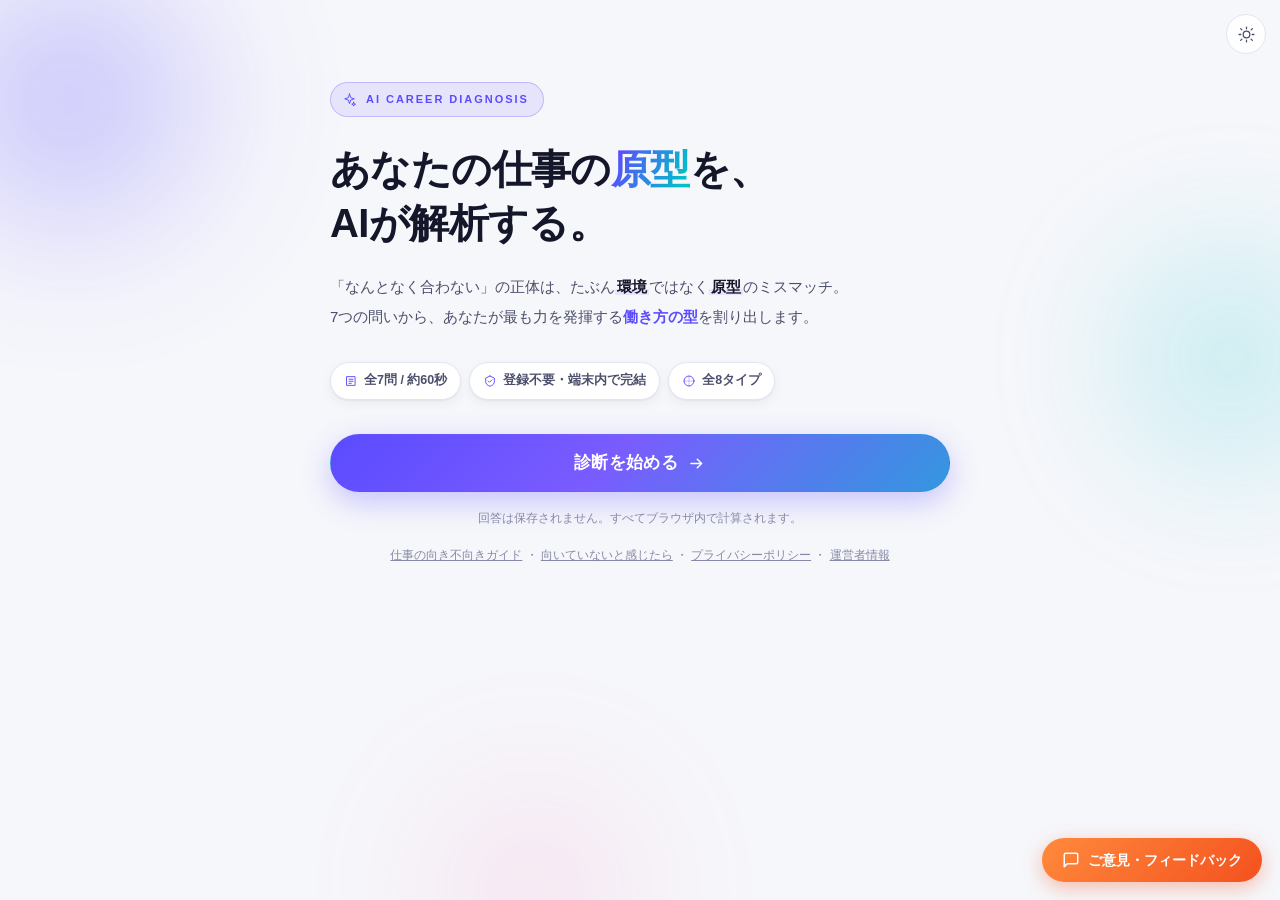
==== commit fa394c33: "コンテンツ：転職ガイド「仕事が向いていないと感じたら」を追加、sitemap/内部リンク更新" ====
--- a/index.html
+++ b/index.html
@@ -84,6 +84,7 @@
 
       <p class="intro-legal" style="margin-top:16px;font-size:11.5px;line-height:2;text-align:center;color:var(--text-3);">
         <a href="shigoto-muki-fumuki.html" style="color:inherit;">仕事の向き不向きガイド</a> ・
+        <a href="shigoto-muiteinai.html" style="color:inherit;">向いていないと感じたら</a> ・
         <a href="privacy.html" style="color:inherit;">プライバシーポリシー</a> ・
         <a href="company.html" style="color:inherit;">運営者情報</a>
       </p>
@@ -266,7 +267,7 @@
           <svg viewBox="0 0 24 24" fill="none" stroke="currentColor" stroke-width="1.7" stroke-linecap="round" stroke-linejoin="round"><path d="M4 5.5h16v13H4z"/><path d="m4.5 6.5 7.5 6 7.5-6"/></svg>
           ご意見・フィードバック
         </a>
-        <p style="font-size:12.5px;opacity:.75;text-align:center;"><a href="privacy.html">プライバシーポリシー</a> ・ <a href="company.html">運営者情報</a> ・ <a href="shigoto-muki-fumuki.html">仕事の向き不向きガイド</a></p>
+        <p style="font-size:12.5px;opacity:.75;text-align:center;"><a href="privacy.html">プライバシーポリシー</a> ・ <a href="company.html">運営者情報</a> ・ <a href="shigoto-muki-fumuki.html">仕事の向き不向きガイド</a> ・ <a href="shigoto-muiteinai.html">仕事が向いていないと感じたら</a></p>
         <p style="font-size:12.5px;opacity:.75;text-align:center;">関連ツール：<a href="https://www.reveriel.com/web-game/">2048</a> ・ <a href="https://www.reveriel.com/life-cost-tracker/">生活費トラッカー</a> ・ <a href="https://www.reveriel.com/image-compressor/">画像圧縮</a></p>
       </footer>
     </div>
